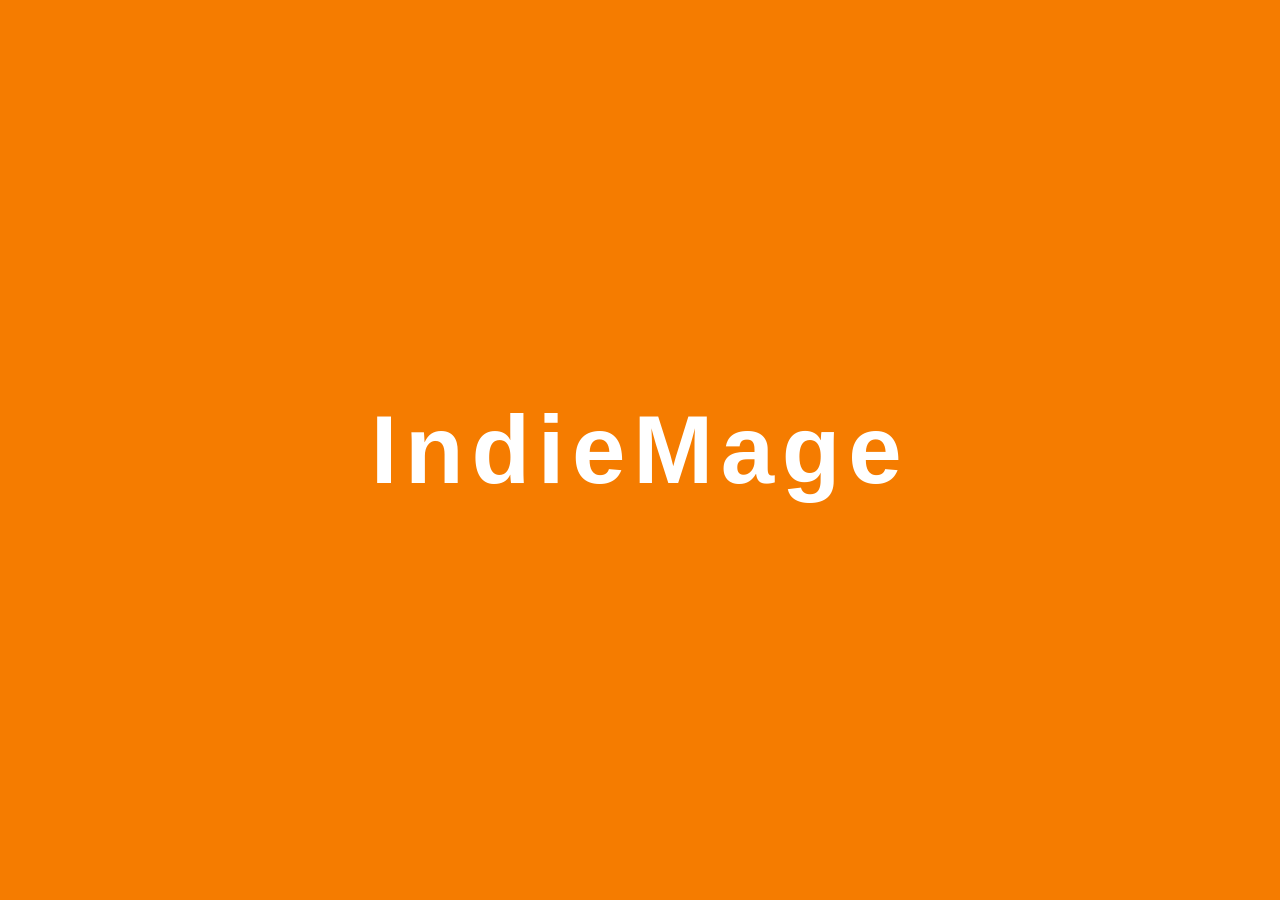
==== index.html @ 248004d9 "add index.html" ====
<!DOCTYPE html>
<html lang="ru">
<head>
  <meta charset="UTF-8" />
  <meta name="viewport" content="width=device-width, initial-scale=1.0" />
  <title>IndieMage</title>
  <style>
    * {
      box-sizing: border-box;
      margin: 0;
      padding: 0;
    }

    html, body {
      width: 100%;
      height: 100%;
      font-family: Arial, Helvetica, sans-serif;
    }

    body {
      display: flex;
      align-items: center;
      justify-content: center;
      background: #f57c00;
      color: white;
    }

    h1 {
      font-size: clamp(40px, 8vw, 96px);
      font-weight: 700;
      letter-spacing: 0.08em;
      text-align: center;
    }
  </style>
</head>
<body>
  <h1>IndieMage</h1>
</body>
</html>
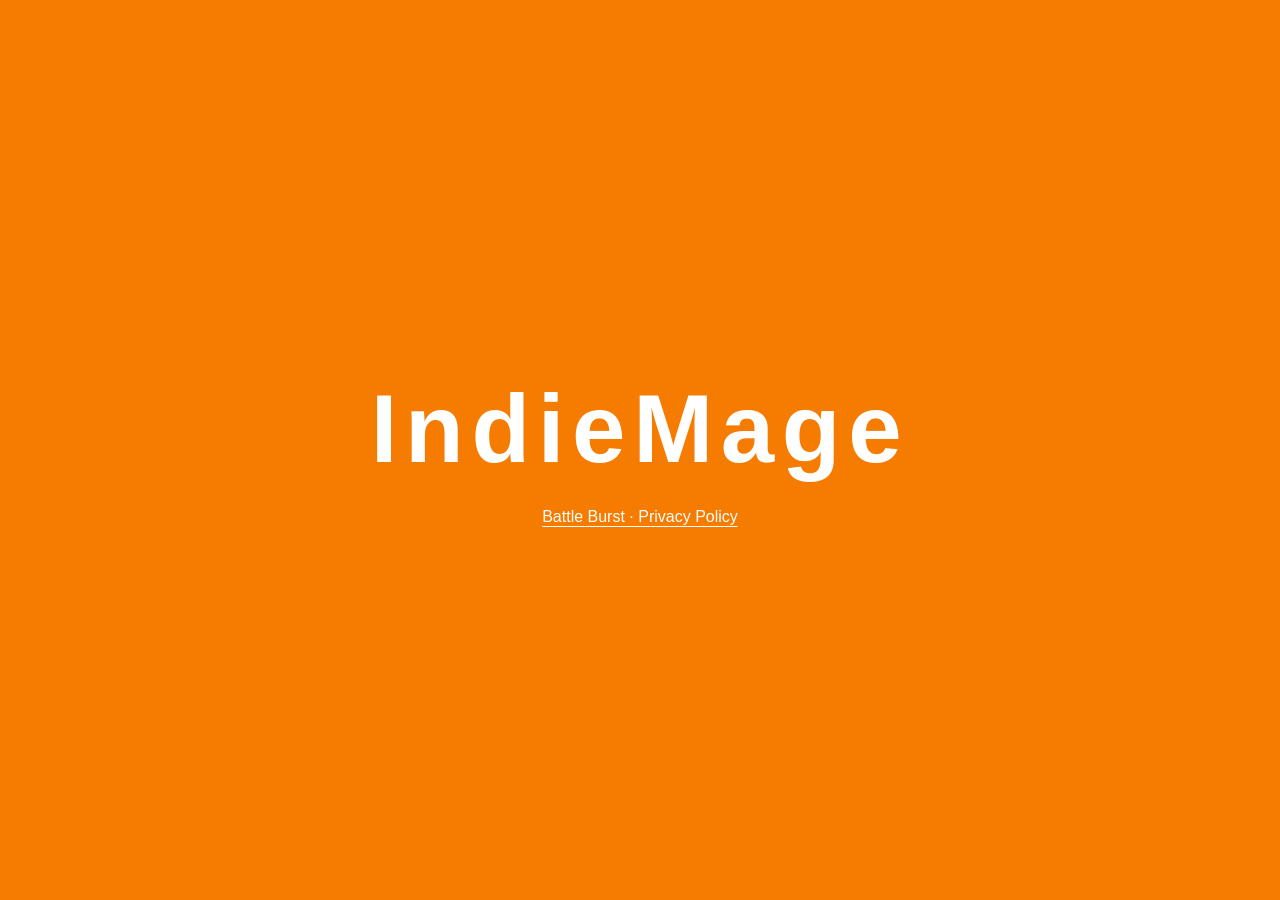
==== commit aea5bb29: "Add Battle Burst privacy policy and homepage link" ====
--- a/index.html
+++ b/index.html
@@ -31,9 +31,17 @@
       letter-spacing: 0.08em;
       text-align: center;
     }
+
+    main { text-align: center; padding: 24px; }
+    nav { margin-top: 24px; }
+    a { color: white; text-underline-offset: 4px; }
+    a:focus-visible { outline: 2px solid white; outline-offset: 6px; }
   </style>
 </head>
 <body>
-  <h1>IndieMage</h1>
+  <main>
+    <h1>IndieMage</h1>
+    <nav aria-label="Legal"><a href="/battle-burst/privacy-policy/">Battle Burst · Privacy Policy</a></nav>
+  </main>
 </body>
-</html>+</html>
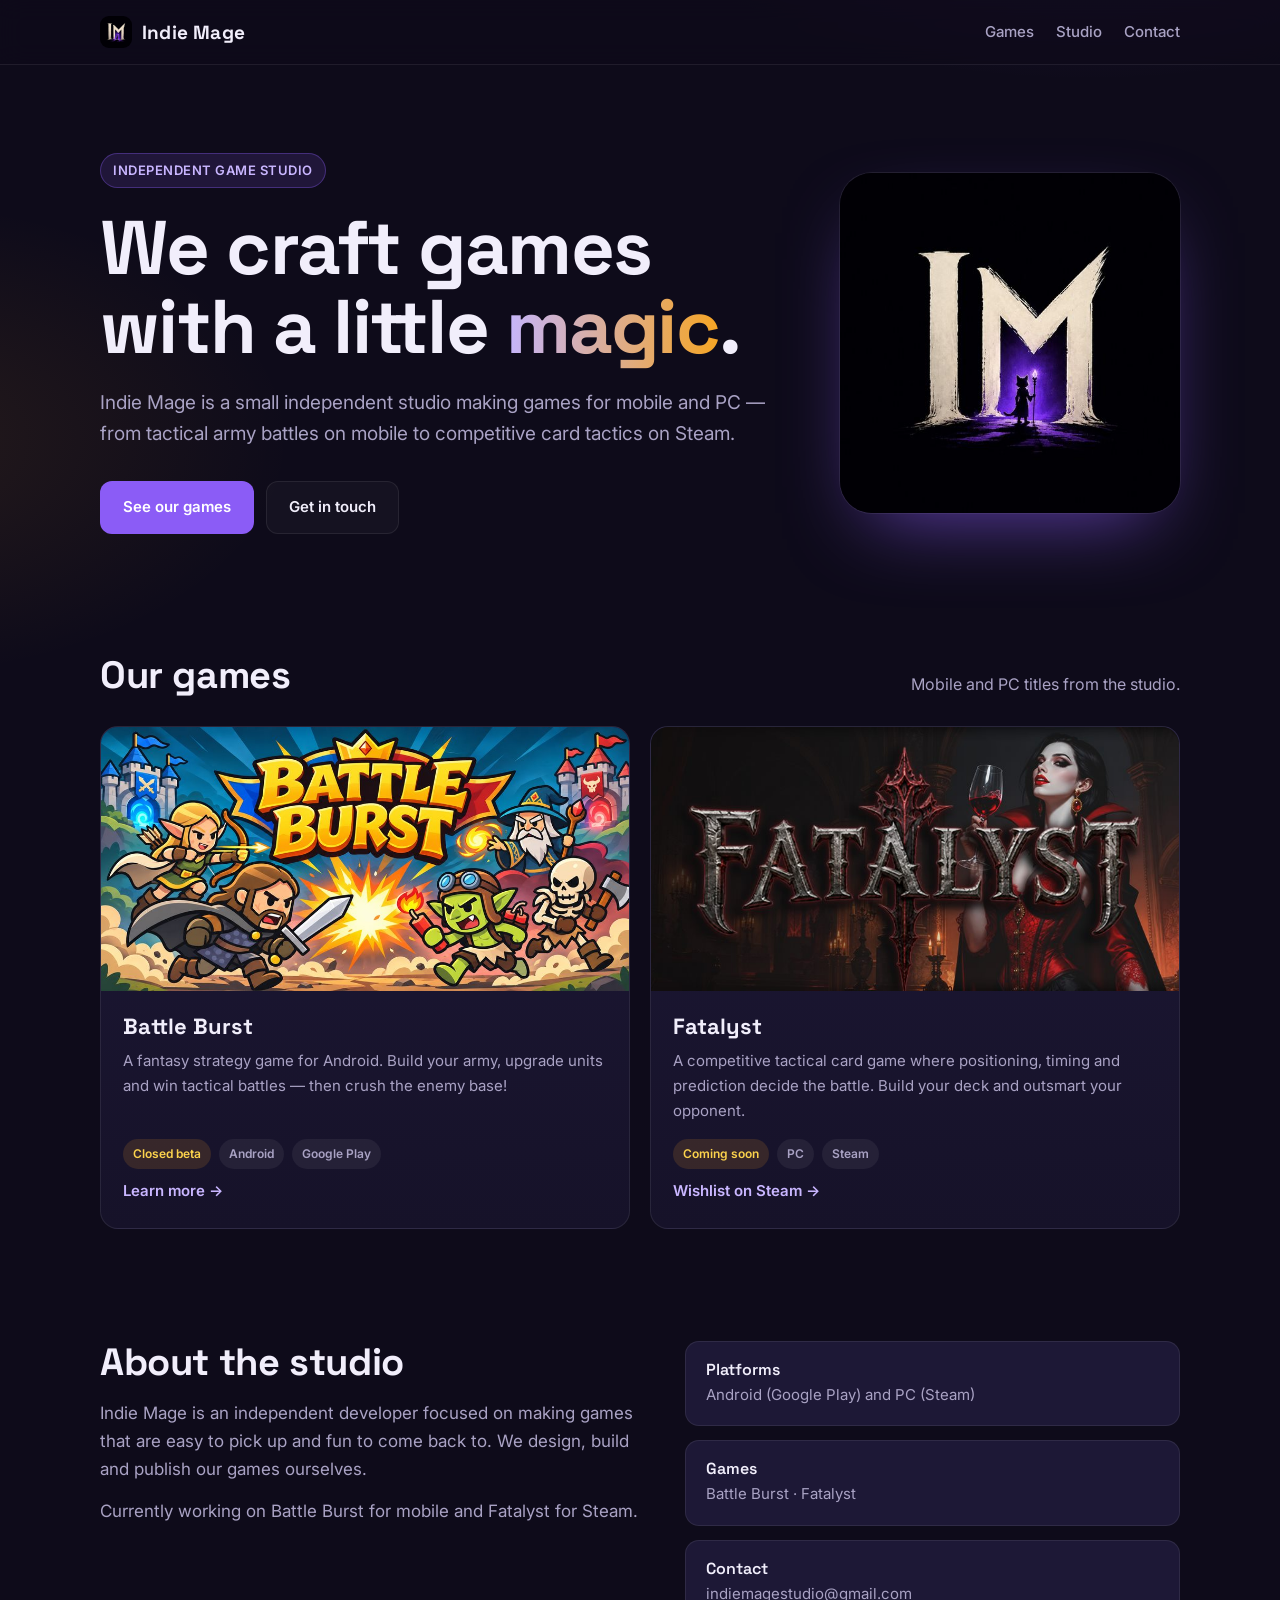
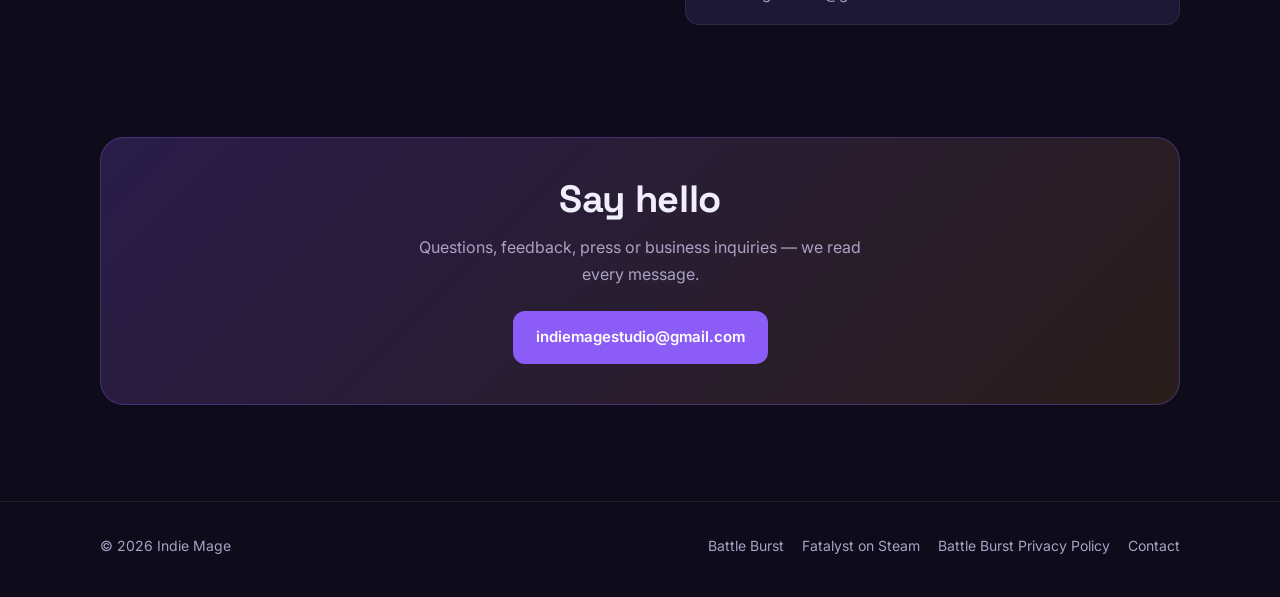
==== commit 76d79851: "Redesign studio site with games showcase and Battle Burst page Replace the placeholder orange landin" ====
--- a/index.html
+++ b/index.html
@@ -1,47 +1,131 @@
 <!DOCTYPE html>
-<html lang="ru">
+<html lang="en">
 <head>
   <meta charset="UTF-8" />
   <meta name="viewport" content="width=device-width, initial-scale=1.0" />
-  <title>IndieMage</title>
-  <style>
-    * {
-      box-sizing: border-box;
-      margin: 0;
-      padding: 0;
-    }
-
-    html, body {
-      width: 100%;
-      height: 100%;
-      font-family: Arial, Helvetica, sans-serif;
-    }
-
-    body {
-      display: flex;
-      align-items: center;
-      justify-content: center;
-      background: #f57c00;
-      color: white;
-    }
-
-    h1 {
-      font-size: clamp(40px, 8vw, 96px);
-      font-weight: 700;
-      letter-spacing: 0.08em;
-      text-align: center;
-    }
-
-    main { text-align: center; padding: 24px; }
-    nav { margin-top: 24px; }
-    a { color: white; text-underline-offset: 4px; }
-    a:focus-visible { outline: 2px solid white; outline-offset: 6px; }
-  </style>
+  <title>Indie Mage — Independent Game Studio</title>
+  <meta name="description" content="Indie Mage is an independent game studio making mobile and PC games, including Battle Burst and Fatalyst." />
+  <meta property="og:title" content="Indie Mage — Independent Game Studio" />
+  <meta property="og:description" content="Mobile and PC games from Indie Mage: Battle Burst and Fatalyst." />
+  <meta property="og:url" content="https://indiemage.com/" />
+  <meta property="og:image" content="https://indiemage.com/assets/img/logo-large.jpg" />
+  <meta name="theme-color" content="#0e0b1a" />
+  <link rel="icon" type="image/png" href="/favicon.png" />
+  <link rel="preconnect" href="https://fonts.googleapis.com" />
+  <link rel="preconnect" href="https://fonts.gstatic.com" crossorigin />
+  <link href="https://fonts.googleapis.com/css2?family=Inter:wght@400;500;600&family=Space+Grotesk:wght@600;700&display=swap" rel="stylesheet" />
+  <link rel="stylesheet" href="/assets/style.css" />
 </head>
 <body>
+  <header class="site-header">
+    <div class="wrap">
+      <a class="brand" href="/">
+        <img class="brand-mark" src="/assets/img/logo.jpg" alt="" width="32" height="32" />
+        Indie Mage
+      </a>
+      <nav class="nav" aria-label="Main">
+        <a href="#games">Games</a>
+        <a href="#about" class="hide-sm">Studio</a>
+        <a href="#contact">Contact</a>
+      </nav>
+    </div>
+  </header>
+
   <main>
-    <h1>IndieMage</h1>
-    <nav aria-label="Legal"><a href="/battle-burst/privacy-policy/">Battle Burst · Privacy Policy</a></nav>
+    <section class="hero">
+      <div class="wrap">
+        <div>
+          <span class="eyebrow">Independent game studio</span>
+          <h1>We craft games with a little <span class="glow">magic</span>.</h1>
+          <p class="lead">Indie Mage is a small independent studio making games for mobile and PC — from tactical army battles on mobile to competitive card tactics on Steam.</p>
+          <div class="actions">
+            <a class="btn btn-primary" href="#games">See our games</a>
+            <a class="btn btn-ghost" href="#contact">Get in touch</a>
+          </div>
+        </div>
+        <img class="hero-logo" src="/assets/img/logo-large.jpg" alt="Indie Mage logo" width="340" height="340" />
+      </div>
+    </section>
+
+    <section id="games">
+      <div class="wrap">
+        <div class="section-head">
+          <h2>Our games</h2>
+          <p>Mobile and PC titles from the studio.</p>
+        </div>
+
+        <div class="games">
+          <a class="game-card" href="/battle-burst/">
+            <div class="game-cover">
+              <img class="cover" src="/assets/img/battle-burst-banner.jpg" alt="Battle Burst key art" width="1024" height="500" loading="lazy" />
+            </div>
+            <div class="game-body">
+              <h3>Battle Burst</h3>
+              <p>A fantasy strategy game for Android. Build your army, upgrade units and win tactical battles — then crush the enemy base!</p>
+              <div class="tags">
+                <span class="tag soon">Closed beta</span>
+                <span class="tag">Android</span>
+                <span class="tag">Google Play</span>
+              </div>
+              <span class="card-link">Learn more →</span>
+            </div>
+          </a>
+
+          <a class="game-card" href="https://store.steampowered.com/app/5114410/Fatalyst/" target="_blank" rel="noopener">
+            <div class="game-cover alt">
+              <img class="cover" src="/assets/img/fatalyst-banner.jpg" alt="Fatalyst key art" width="920" height="430" loading="lazy" />
+            </div>
+            <div class="game-body">
+              <h3>Fatalyst</h3>
+              <p>A competitive tactical card game where positioning, timing and prediction decide the battle. Build your deck and outsmart your opponent.</p>
+              <div class="tags">
+                <span class="tag soon">Coming soon</span>
+                <span class="tag">PC</span>
+                <span class="tag">Steam</span>
+              </div>
+              <span class="card-link">Wishlist on Steam →</span>
+            </div>
+          </a>
+        </div>
+      </div>
+    </section>
+
+    <section id="about">
+      <div class="wrap about">
+        <div>
+          <h2>About the studio</h2>
+          <p>Indie Mage is an independent developer focused on making games that are easy to pick up and fun to come back to. We design, build and publish our games ourselves.</p>
+          <p>Currently working on Battle Burst for mobile and Fatalyst for Steam.</p>
+        </div>
+        <div class="facts">
+          <div class="fact"><strong>Platforms</strong><span>Android (Google Play) and PC (Steam)</span></div>
+          <div class="fact"><strong>Games</strong><span>Battle Burst · Fatalyst</span></div>
+          <div class="fact"><strong>Contact</strong><span>indiemagestudio@gmail.com</span></div>
+        </div>
+      </div>
+    </section>
+
+    <section id="contact">
+      <div class="wrap">
+        <div class="contact-box">
+          <h2>Say hello</h2>
+          <p>Questions, feedback, press or business inquiries — we read every message.</p>
+          <a class="btn btn-primary" href="mailto:indiemagestudio@gmail.com">indiemagestudio@gmail.com</a>
+        </div>
+      </div>
+    </section>
   </main>
+
+  <footer class="site-footer">
+    <div class="wrap">
+      <span>© 2026 Indie Mage</span>
+      <nav aria-label="Footer">
+        <a href="/battle-burst/">Battle Burst</a>
+        <a href="https://store.steampowered.com/app/5114410/Fatalyst/" target="_blank" rel="noopener">Fatalyst on Steam</a>
+        <a href="/battle-burst/privacy-policy/">Battle Burst Privacy Policy</a>
+        <a href="mailto:indiemagestudio@gmail.com">Contact</a>
+      </nav>
+    </div>
+  </footer>
 </body>
 </html>
--- a/assets/style.css
+++ b/assets/style.css
@@ -0,0 +1,219 @@
+/* Indie Mage — shared site styles */
+:root {
+  --bg: #0e0b1a;
+  --bg-2: #161229;
+  --surface: #1d1836;
+  --surface-2: #262046;
+  --line: rgba(255, 255, 255, 0.08);
+  --text: #f1eefb;
+  --muted: #a9a2c4;
+  --accent: #8b5cf6;
+  --accent-2: #f5a524;
+  --radius: 18px;
+  --max: 1120px;
+  --font: "Inter", system-ui, -apple-system, "Segoe UI", Roboto, Arial, sans-serif;
+  --display: "Space Grotesk", var(--font);
+}
+
+* { box-sizing: border-box; margin: 0; padding: 0; }
+
+html { scroll-behavior: smooth; }
+
+body {
+  background:
+    radial-gradient(900px 500px at 85% -10%, rgba(139, 92, 246, 0.22), transparent 60%),
+    radial-gradient(700px 400px at -10% 20%, rgba(245, 165, 36, 0.10), transparent 60%),
+    var(--bg);
+  color: var(--text);
+  font: 16px/1.65 var(--font);
+  min-height: 100vh;
+  -webkit-font-smoothing: antialiased;
+}
+
+img { display: block; max-width: 100%; height: auto; }
+a { color: inherit; }
+a:focus-visible, button:focus-visible { outline: 2px solid var(--accent-2); outline-offset: 4px; border-radius: 6px; }
+
+.wrap { width: 100%; max-width: var(--max); margin: 0 auto; padding: 0 20px; }
+
+/* Header */
+.site-header {
+  position: sticky; top: 0; z-index: 10;
+  background: rgba(14, 11, 26, 0.72);
+  backdrop-filter: blur(12px);
+  -webkit-backdrop-filter: blur(12px);
+  border-bottom: 1px solid var(--line);
+}
+.site-header .wrap { display: flex; align-items: center; justify-content: space-between; height: 64px; gap: 16px; }
+.brand { display: flex; align-items: center; gap: 10px; text-decoration: none; font: 700 19px/1 var(--display); letter-spacing: 0.01em; }
+.brand-mark {
+  width: 32px; height: 32px; border-radius: 9px; object-fit: cover;
+  background: linear-gradient(135deg, var(--accent), var(--accent-2));
+}
+.nav { display: flex; gap: 22px; }
+.nav a { color: var(--muted); text-decoration: none; font-weight: 500; font-size: 15px; transition: color .15s; }
+.nav a:hover { color: var(--text); }
+
+/* Hero */
+.hero { padding: 88px 0 64px; }
+.hero .wrap { display: grid; grid-template-columns: 1fr auto; gap: 48px; align-items: center; }
+.hero-logo {
+  width: 340px; height: 340px; border-radius: 32px;
+  box-shadow: 0 30px 80px -30px rgba(139, 92, 246, .7), 0 0 0 1px var(--line);
+}
+.eyebrow {
+  display: inline-block; padding: 6px 12px; border-radius: 999px;
+  background: rgba(139, 92, 246, 0.14); border: 1px solid rgba(139, 92, 246, 0.35);
+  color: #c9b6ff; font-size: 13px; font-weight: 600; letter-spacing: 0.04em; text-transform: uppercase;
+}
+.hero h1 {
+  margin-top: 20px;
+  font: 700 clamp(40px, 7vw, 76px)/1.04 var(--display);
+  letter-spacing: -0.02em;
+  max-width: 14ch;
+}
+.hero h1 .glow {
+  background: linear-gradient(90deg, #c4b5fd, var(--accent-2));
+  -webkit-background-clip: text; background-clip: text; color: transparent;
+}
+.hero p.lead { margin-top: 20px; max-width: 56ch; color: var(--muted); font-size: clamp(17px, 2vw, 19px); }
+.hero .actions { margin-top: 32px; display: flex; flex-wrap: wrap; gap: 12px; }
+
+/* Buttons */
+.btn {
+  display: inline-flex; align-items: center; gap: 10px;
+  padding: 13px 22px; border-radius: 12px;
+  font-weight: 600; text-decoration: none; font-size: 15px;
+  border: 1px solid transparent; transition: transform .15s, background .15s, border-color .15s;
+}
+.btn:hover { transform: translateY(-1px); }
+.btn-primary { background: var(--accent); color: #fff; }
+.btn-primary:hover { background: #7c4dee; }
+.btn-ghost { border-color: var(--line); background: rgba(255,255,255,0.03); }
+.btn-ghost:hover { border-color: rgba(255,255,255,0.2); }
+.btn-play { background: #fff; color: #111; padding: 10px 20px 10px 16px; }
+.btn-play svg { width: 26px; height: 26px; flex: none; }
+.btn-play small { display: block; font-size: 10px; font-weight: 600; letter-spacing: .06em; text-transform: uppercase; opacity: .7; line-height: 1.1; }
+.btn-play span { display: block; font-size: 17px; line-height: 1.15; }
+.btn-play.disabled { background: rgba(255,255,255,.08); color: var(--text); border-color: var(--line); cursor: default; }
+.btn-play.disabled:hover { transform: none; }
+.btn-steam { background: #1b2838; color: #fff; border-color: rgba(102, 192, 244, .35); }
+.btn-steam:hover { background: #22364d; border-color: rgba(102, 192, 244, .7); }
+
+.game-banner { width: 100%; border-radius: var(--radius); border: 1px solid var(--line); box-shadow: 0 30px 80px -40px rgba(0,0,0,.8); }
+
+/* Sections */
+section { padding: 56px 0; }
+.section-head { display: flex; align-items: end; justify-content: space-between; gap: 16px; margin-bottom: 28px; }
+h2 { font: 700 clamp(28px, 4vw, 38px)/1.15 var(--display); letter-spacing: -0.01em; }
+.section-head p { color: var(--muted); }
+
+/* Game cards */
+.games { display: grid; grid-template-columns: repeat(auto-fit, minmax(300px, 1fr)); gap: 20px; }
+.game-card {
+  position: relative; display: flex; flex-direction: column;
+  background: linear-gradient(180deg, var(--surface), var(--bg-2));
+  border: 1px solid var(--line); border-radius: var(--radius);
+  overflow: hidden; text-decoration: none;
+  transition: transform .2s, border-color .2s, box-shadow .2s;
+}
+a.game-card:hover { transform: translateY(-4px); border-color: rgba(139, 92, 246, 0.5); box-shadow: 0 20px 50px -20px rgba(139, 92, 246, 0.45); }
+.game-cover {
+  aspect-ratio: 2 / 1; overflow: hidden; display: grid; place-items: center;
+  background: radial-gradient(circle at 30% 20%, rgba(245,165,36,.35), transparent 55%),
+              linear-gradient(135deg, #3b1f7a, #1a1340);
+}
+.game-cover.alt {
+  background: radial-gradient(circle at 70% 30%, rgba(220, 38, 38, .30), transparent 55%),
+              linear-gradient(135deg, #2a2a35, #121218);
+}
+.game-cover img.cover { width: 100%; height: 100%; object-fit: cover; }
+.game-cover img.icon { width: 96px; height: 96px; border-radius: 22px; box-shadow: 0 12px 30px rgba(0,0,0,.45); }
+.game-cover .placeholder-title { font: 700 34px/1 var(--display); letter-spacing: .02em; text-shadow: 0 4px 20px rgba(0,0,0,.4); }
+.game-body { padding: 22px 22px 24px; display: flex; flex-direction: column; gap: 10px; flex: 1; }
+.game-body h3 { font: 700 22px/1.2 var(--display); }
+.game-body p { color: var(--muted); font-size: 15px; }
+.tags { display: flex; flex-wrap: wrap; gap: 8px; margin-top: auto; padding-top: 6px; }
+.tag { font-size: 12px; font-weight: 600; padding: 5px 10px; border-radius: 999px; background: rgba(255,255,255,.06); color: var(--muted); }
+.tag.live { background: rgba(34, 197, 94, .14); color: #86efac; }
+.tag.soon { background: rgba(245, 165, 36, .14); color: #fcd34d; }
+.card-link { color: #c9b6ff; font-weight: 600; font-size: 15px; }
+
+/* About */
+.about { display: grid; grid-template-columns: 1.1fr 1fr; gap: 40px; align-items: start; }
+.about p { color: var(--muted); margin-top: 14px; font-size: 17px; }
+.facts { display: grid; gap: 14px; }
+.fact { padding: 18px 20px; border-radius: 14px; background: var(--surface); border: 1px solid var(--line); }
+.fact strong { display: block; font: 600 16px/1.3 var(--display); }
+.fact span { color: var(--muted); font-size: 15px; }
+
+/* Contact */
+.contact-box {
+  padding: 40px; border-radius: 24px; text-align: center;
+  background: linear-gradient(135deg, rgba(139, 92, 246, .22), rgba(245, 165, 36, .12));
+  border: 1px solid rgba(139, 92, 246, .3);
+}
+.contact-box p { color: var(--muted); margin: 12px auto 24px; max-width: 48ch; }
+
+/* Game page */
+.game-hero { padding: 72px 0 48px; }
+.game-hero .wrap { display: grid; grid-template-columns: auto 1fr; gap: 32px; align-items: center; }
+.game-icon {
+  width: 160px; height: 160px; border-radius: 36px; object-fit: cover;
+  background: linear-gradient(135deg, #7c3aed, #f59e0b);
+  display: grid; place-items: center; font: 700 52px/1 var(--display);
+  box-shadow: 0 24px 60px -18px rgba(139, 92, 246, .6);
+}
+.game-hero h1 { font: 700 clamp(38px, 6vw, 64px)/1.05 var(--display); letter-spacing: -0.02em; margin-top: 12px; }
+.game-hero .lead { color: var(--muted); font-size: 18px; margin-top: 12px; max-width: 54ch; }
+.game-hero .actions { margin-top: 24px; display: flex; flex-wrap: wrap; gap: 12px; align-items: center; }
+
+.shots { display: flex; gap: 16px; overflow-x: auto; padding-bottom: 8px; scroll-snap-type: x mandatory; }
+.shot {
+  flex: none; width: 240px; aspect-ratio: 9 / 19.5; border-radius: 22px;
+  background: linear-gradient(160deg, var(--surface-2), var(--bg-2));
+  border: 1px solid var(--line); scroll-snap-align: start; overflow: hidden;
+  display: grid; place-items: center; color: var(--muted); font-size: 14px;
+}
+.shot img { width: 100%; height: 100%; object-fit: cover; }
+
+.features { display: grid; grid-template-columns: repeat(3, 1fr); gap: 16px; }
+@media (max-width: 960px) { .features { grid-template-columns: repeat(2, 1fr); } }
+@media (max-width: 600px) { .features { grid-template-columns: 1fr; } }
+.feature { padding: 22px; border-radius: 16px; background: var(--surface); border: 1px solid var(--line); }
+.feature h3 { font: 600 18px/1.3 var(--display); }
+.feature p { color: var(--muted); font-size: 15px; margin-top: 6px; }
+
+.breadcrumb { color: var(--muted); font-size: 14px; }
+.breadcrumb a { text-decoration: none; }
+.breadcrumb a:hover { color: var(--text); }
+
+/* Footer */
+.site-footer { border-top: 1px solid var(--line); margin-top: 40px; padding: 32px 0 40px; color: var(--muted); font-size: 14px; }
+.site-footer .wrap { display: flex; flex-wrap: wrap; justify-content: space-between; gap: 16px; }
+.site-footer nav { display: flex; flex-wrap: wrap; gap: 18px; }
+.site-footer a { text-decoration: none; }
+.site-footer a:hover { color: var(--text); }
+
+@media (max-width: 960px) and (min-width: 761px) {
+  .hero-logo { width: 240px; height: 240px; }
+}
+
+@media (max-width: 760px) {
+  .nav { gap: 16px; }
+  .nav a.hide-sm { display: none; }
+  .hero { padding: 48px 0 40px; }
+  .hero .wrap { grid-template-columns: 1fr; gap: 28px; }
+  .hero-logo { order: -1; width: 120px; height: 120px; border-radius: 24px; }
+  .about { grid-template-columns: 1fr; gap: 24px; }
+  .contact-box { padding: 28px 20px; }
+  .game-hero .wrap { grid-template-columns: 1fr; gap: 20px; }
+  .game-icon { width: 112px; height: 112px; border-radius: 26px; font-size: 38px; }
+  .shot { width: 200px; }
+  .section-head { flex-direction: column; align-items: start; }
+}
+
+@media (prefers-reduced-motion: reduce) {
+  html { scroll-behavior: auto; }
+  * { transition: none !important; }
+}
